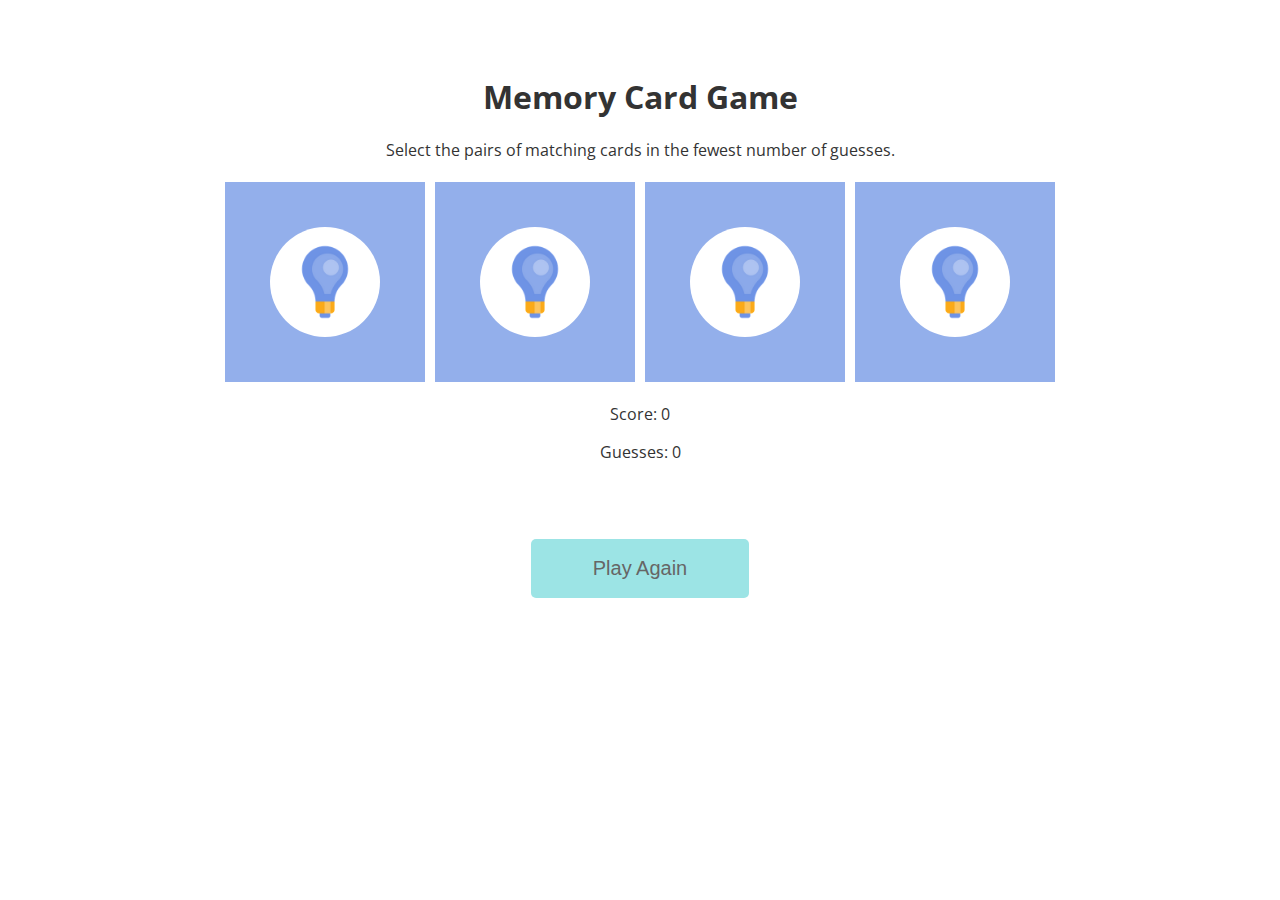
==== index.html @ affc15cb "Changed memory.html to index.html" ====
<!DOCTYPE html>
<html lang="en">
    <head>
        <meta charset="utf-8">
        <title>Memory Card Game</title>
        <link href="https://fonts.googleapis.com/css2?family=Open+Sans:wght@400;600&display=swap" rel="stylesheet">
        <link type="text/css" rel="stylesheet" href="memory.css">
        <link rel="icon" type="image/png" href="favicon.png"/>
        <script src="memory.js"></script>
    </head>
    <body>
        <h1>Memory Card Game</h1>
        <p>Select the pairs of matching cards in the fewest number of guesses.</p>
        <div id="tableContainer">       
            <div id="table">                
            </div>     
        </div>
        <div id="report">
            <p>Score: <span id="score"></span></p>
            <p>Guesses: <span id="guesses"></span></p>
        </div>
        <div id="win" class="modal">
            <div class="modal-content">
                <span class="closeButton">&times;</span>
                <h2>You won!</h2>
                <p>Great job! You found all <span id="numCardPairs"></span> pairs in <span id="numGuesses"></span> guesses.</p>
            </div>
        </div>
        <div id="footer">
            <button onClick="window.location.reload();" type="button" class="link" id="reload">Play Again</button>
        </div>
        </body>
</html>
---- memory.css ----
body {
  margin-top: 75px;

}

h1,
h2,
p {
  text-align: center;
  font-family: "Open Sans", Verdana, Geneva, Tahoma, sans-serif;
  color: #333333;
}

div#tableContainer {
  width: 100%;
  display: flex;
  justify-content: center;
  margin-left: auto;
  margin-right: auto;
  text-align: center;
  border-spacing: 10px;
}

div#table {
  width: 100%;
  display: flex;
  flex-wrap: wrap;
  margin: 0 auto;
  justify-content: center;
}

div#buttonTableContainer {
  display: table;
  margin-left: auto;
  margin-right: auto;
  text-align: center;
  border-spacing: 50px;
}

.tableRow {
  display: table-row;
}

.card {
  display: table-cell;
  padding: 5px;
}

#back {
  display: inline-block;
  margin-top: 60px;
  /*margin-left: auto;
  margin-right: auto; */
  margin-left: 30px;
  margin-right: 30px;
  text-align: center;
  background-color: #fbaa19;
  padding: 18px 40px;
  color: #666666;
  border: none;
  outline: none;
  border-radius: 5px;
  font-size: 1.25em;
}

#footer {
  margin-bottom: 100px;
  text-align: center;
}

#reload {
  display: inline-block;
  margin-top: 60px;
  /*margin-left: auto;
  margin-right: auto; */
  margin-left: 30px;
  margin-right: 30px;
  text-align: center;
  background-color: #9ce4e5;
  padding: 18px 62px;
  color: #666666;
  border: none;
  outline: none;
  border-radius: 5px;
  font-size: 1.25em;
}

a {
  text-decoration: none;
  color: #666666;
}

a:active {
  text-decoration: none;
}

.modal {
  display: none;
  position: fixed;
  z-index: 1;
  left: 0;
  top: 0;
  height: 100%;
  width: 100%;
  overflow: auto;
  background-color: rgba(0, 0, 0, 0.3);
}

.modal-content {
  text-align: center;
  background-color: #ffffff;
  margin: 15% auto;
  padding: 20px;
  width: 40%;
  border: 5px dashed #94ade5;
}

.closeButton {
  color: #666666;
  float: right;
  font-size: 30px;
}

.closeButton:hover,
.closeButton:focus {
  color: #333333;
  text-decoration: none;
  cursor: pointer;
}

#table img
{
 margin: 5px;
 width: 200px;
 height: 200px;
}
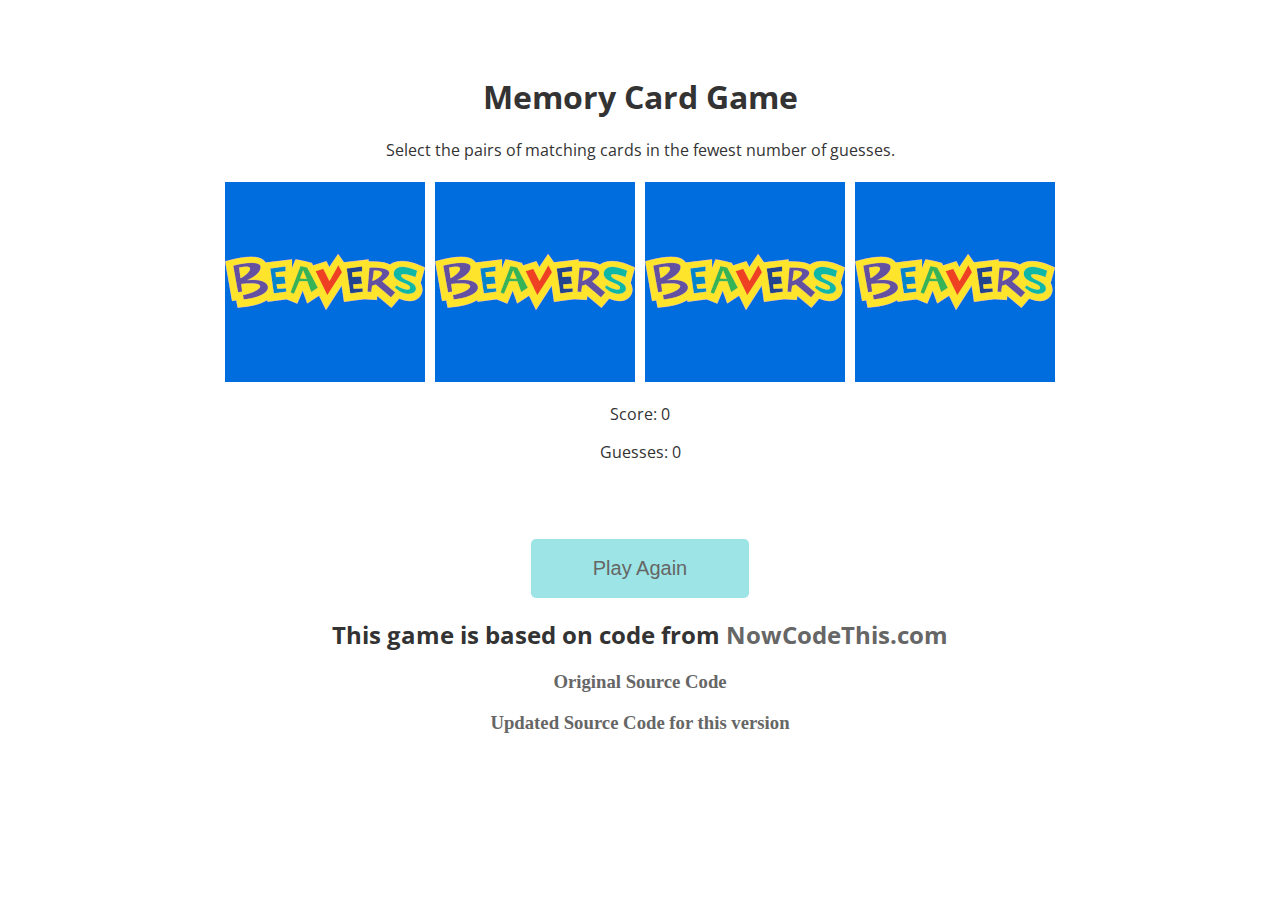
==== commit fe1351b3: "Updates for credit and tidying latest code" ====
--- a/index.html
+++ b/index.html
@@ -28,6 +28,9 @@
         </div>
         <div id="footer">
             <button onClick="window.location.reload();" type="button" class="link" id="reload">Play Again</button>
+            <h2>This game is based on code from <a href="www.nowcodethis.com">NowCodeThis.com</a></h2>
+            <h3><a href = "https://github.com/sloanemoore/memory-game">Original Source Code</a></h3>
+            <h3><a href = "https://github.com/spwMonScouts/MemoryGame2023">Updated Source Code for this version</a></h3>            
         </div>
         </body>
 </html>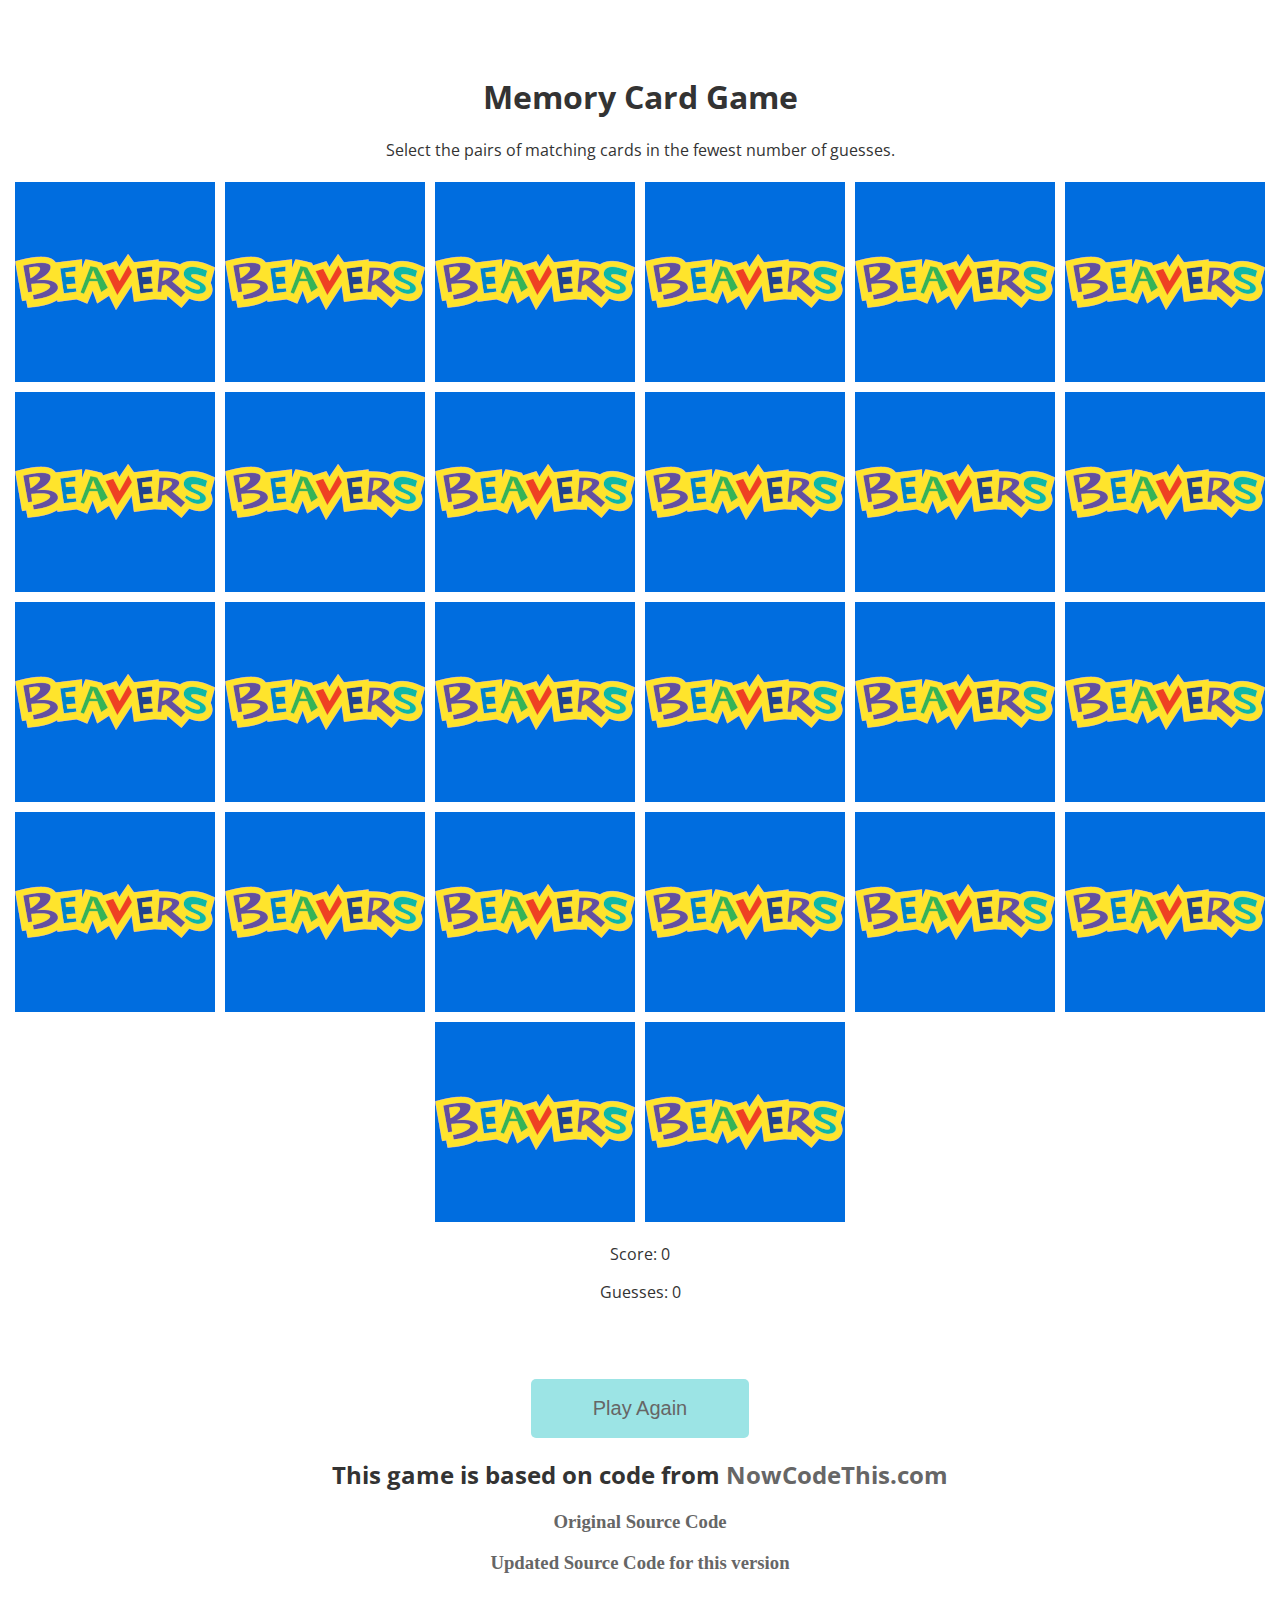
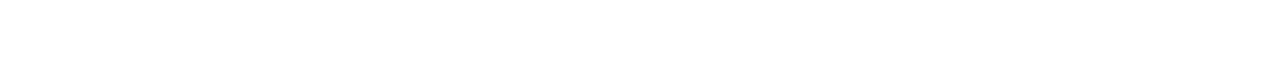
==== commit 5b5447cc: "Added preview and favicon to html" ====
--- a/index.html
+++ b/index.html
@@ -3,6 +3,10 @@
     <head>
         <meta charset="utf-8">
         <title>Memory Card Game</title>
+        <meta property="og:title" content="Memory Card Game" />
+        <meta property="og:type" content="website" />
+        <meta property="og:url" content="https://secondcdbv2023.onrender.com/" />
+        <meta property="og:image" content="https://secondcdbv2023.onrender.com/Preview.png" />
         <link href="https://fonts.googleapis.com/css2?family=Open+Sans:wght@400;600&display=swap" rel="stylesheet">
         <link type="text/css" rel="stylesheet" href="memory.css">
         <link rel="icon" type="image/png" href="favicon.png"/>
